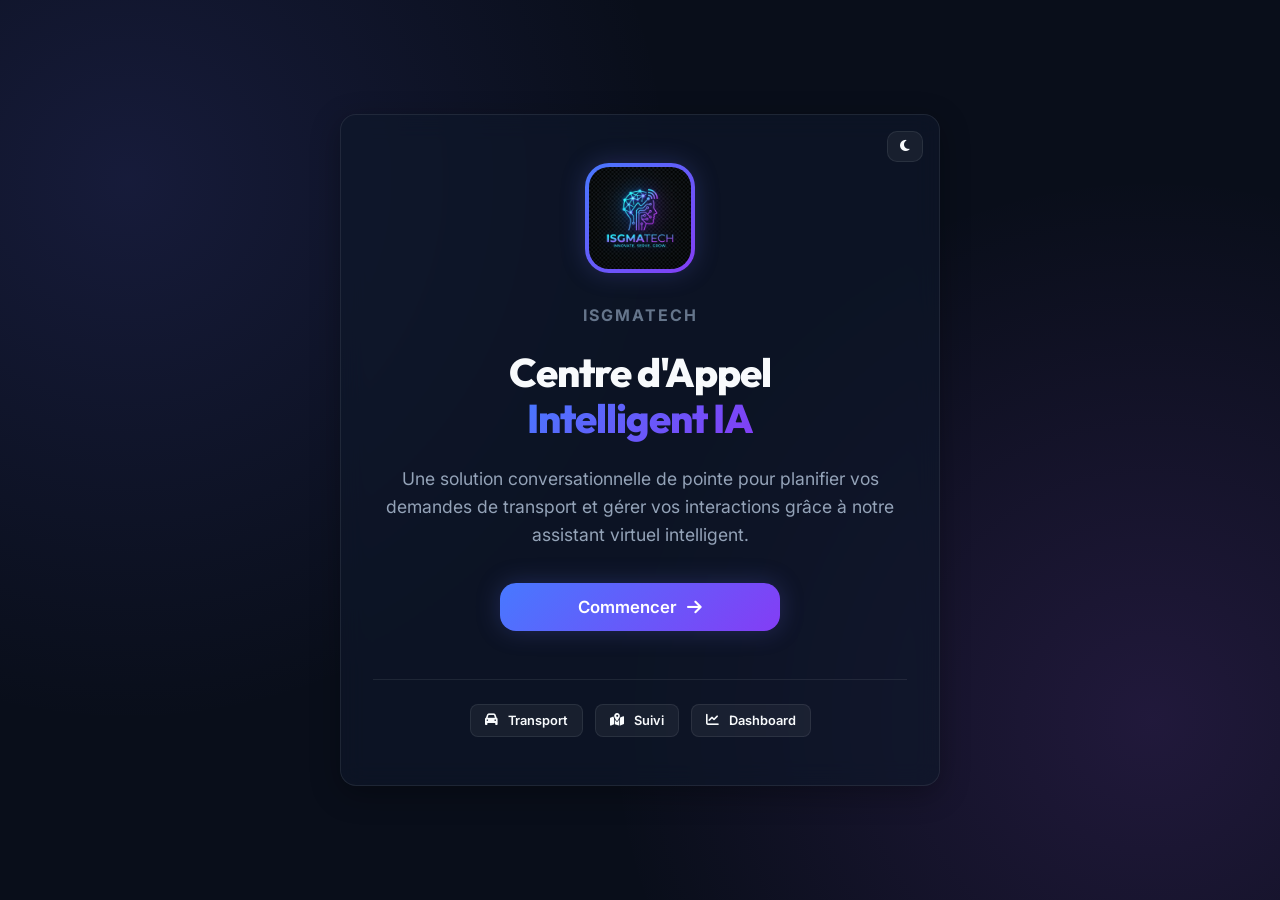
==== frontend/index.html @ 6b9ae767 "Initial frontend version" ====
<!DOCTYPE html>
<html lang="fr">
<head>
  <meta charset="UTF-8">
  <meta name="viewport" content="width=device-width, initial-scale=1.0">
  <meta name="description" content="Centre d'Appel Intelligent IA - Solution moderne de communication et de transport propulsée par l'intelligence artificielle.">
  <title>Accueil - Centre d'Appel Intelligent IA</title>
  
  <!-- Font Awesome for Icons -->
  <link rel="stylesheet" href="https://cdnjs.cloudflare.com/ajax/libs/font-awesome/6.4.0/css/all.min.css" integrity="sha512-iecdLmaskl7CVkqkXNQ/ZH/XLlvWZOJyj7Yy7tcenmpD1ypASozpmT/E0iPtmFIB46ZmdtAc9eNBvH0H/ZpiBw==" crossorigin="anonymous" referrerpolicy="no-referrer" />
  
  <!-- Global Stylesheet -->
  <link rel="stylesheet" href="css/style.css">
</head>
<body class="landing-body">

  <div class="landing-container">
    <div class="glass-card landing-card">
      
      <!-- Theme Switcher Top Right of card -->
      <div style="position: absolute; top: 16px; right: 16px;">
        <button class="theme-toggle" id="themeToggleBtn" style="padding: 8px 12px; width: auto; font-size: 0.8rem;">
          <i class="fa-solid fa-moon"></i>
        </button>
      </div>

      <!-- Logo Section -->
      <div class="landing-logo-container">
        <img src="assets/images/logo.png" alt="ISGMATECH Logo">
      </div>

      <!-- Brand Name -->
      <h2 style="font-size: 1rem; text-transform: uppercase; letter-spacing: 2px; color: var(--text-muted); font-weight: 700;">
        ISGMATECH
      </h2>

      <!-- Main Title -->
      <h1 class="landing-title">
        Centre d'Appel <br>
        <span class="text-gradient">Intelligent IA</span>
      </h1>

      <!-- Subtitle -->
      <p class="landing-subtitle">
        Une solution conversationnelle de pointe pour planifier vos demandes de transport et gérer vos interactions grâce à notre assistant virtuel intelligent.
      </p>

      <!-- Action Button -->
      <a href="chat.html" class="btn btn-primary" style="margin-top: 10px; width: 100%; max-width: 280px; font-size: 1.05rem;">
        <span>Commencer</span>
        <i class="fa-solid fa-arrow-right"></i>
      </a>

      <!-- Quick Navigation Shortcuts for demonstration -->
      <div style="margin-top: 24px; display: flex; gap: 12px; justify-content: center; flex-wrap: wrap; width: 100%; border-top: 1px solid var(--border-color); padding-top: 24px;">
        <a href="transport.html" class="btn btn-secondary" style="padding: 8px 14px; font-size: 0.8rem; border-radius: 8px;">
          <i class="fa-solid fa-car"></i> Transport
        </a>
        <a href="suivi.html" class="btn btn-secondary" style="padding: 8px 14px; font-size: 0.8rem; border-radius: 8px;">
          <i class="fa-solid fa-map-location-dot"></i> Suivi
        </a>
        <a href="dashboard.html" class="btn btn-secondary" style="padding: 8px 14px; font-size: 0.8rem; border-radius: 8px;">
          <i class="fa-solid fa-chart-line"></i> Dashboard
        </a>
      </div>

    </div>
  </div>

  <!-- Shared layout javascript for theme handling -->
  <script>
    // Theme switching logic
    const themeToggleBtn = document.getElementById('themeToggleBtn');
    
    // Check local storage or system preference
    if (localStorage.getItem('theme') === 'light') {
      document.body.classList.add('light-theme');
      themeToggleBtn.innerHTML = '<i class="fa-solid fa-sun"></i>';
    } else {
      localStorage.setItem('theme', 'dark');
    }

    themeToggleBtn.addEventListener('click', () => {
      document.body.classList.toggle('light-theme');
      const isLight = document.body.classList.contains('light-theme');
      localStorage.setItem('theme', isLight ? 'light' : 'dark');
      themeToggleBtn.innerHTML = isLight ? '<i class="fa-solid fa-sun"></i>' : '<i class="fa-solid fa-moon"></i>';
    });
  </script>
</body>
</html>
---- frontend/css/style.css ----
/* 
========================================================================
   Centre d'Appel Intelligent IA - Design System & Stylesheet (CSS3)
   ISGMATECH - Premium Glassmorphic Theme
========================================================================
*/

@import url('https://fonts.googleapis.com/css2?family=Inter:wght@300;400;500;600;700&family=Outfit:wght@400;500;600;700;800&display=swap');

/* Color Variables & Themes */
:root {
  /* Fonts */
  --font-title: 'Outfit', 'Inter', sans-serif;
  --font-body: 'Inter', sans-serif;

  /* Colors (Dark mode by default) */
  --bg-primary: hsl(222, 47%, 7%);
  --bg-secondary: hsl(222, 47%, 11%);
  --bg-sidebar: hsl(222, 47%, 4%);
  --bg-glass: rgba(15, 23, 42, 0.65);
  --bg-card: hsl(222, 47%, 12%);
  --border-color: rgba(255, 255, 255, 0.08);
  --border-glow: rgba(99, 102, 241, 0.15);
  
  --text-primary: hsl(210, 40%, 98%);
  --text-secondary: hsl(215, 20%, 65%);
  --text-muted: hsl(215, 16%, 47%);
  
  --accent-primary: hsl(224, 100%, 64%);      /* Royal Blue / Indigo */
  --accent-secondary: hsl(263, 90%, 60%);    /* Purple / Violet */
  --accent-cyan: hsl(186, 100%, 45%);         /* Electric Cyan */
  --accent-gradient: linear-gradient(135deg, var(--accent-primary), var(--accent-secondary));
  --accent-gradient-hover: linear-gradient(135deg, hsl(224, 100%, 69%), hsl(263, 90%, 65%));
  
  --success: hsl(142, 71%, 45%);
  --warning: hsl(38, 92%, 50%);
  --danger: hsl(350, 89%, 60%);

  --shadow-sm: 0 2px 8px rgba(0, 0, 0, 0.2);
  --shadow-md: 0 8px 30px rgba(0, 0, 0, 0.3);
  --shadow-lg: 0 12px 40px rgba(0, 0, 0, 0.4);
  --shadow-glow: 0 0 25px rgba(99, 102, 241, 0.25);
  
  --sidebar-width: 260px;
  --header-height: 70px;
  --border-radius: 16px;
  --transition-fast: 0.2s ease;
  --transition-normal: 0.3s cubic-bezier(0.4, 0, 0.2, 1);
}

/* Light Theme overrides */
body.light-theme {
  --bg-primary: hsl(210, 40%, 96%);
  --bg-secondary: hsl(0, 0%, 100%);
  --bg-sidebar: hsl(214, 32%, 91%);
  --bg-glass: rgba(255, 255, 255, 0.7);
  --bg-card: hsl(0, 0%, 100%);
  --border-color: rgba(0, 0, 0, 0.08);
  --border-glow: rgba(99, 102, 241, 0.08);
  
  --text-primary: hsl(222, 47%, 12%);
  --text-secondary: hsl(215, 16%, 35%);
  --text-muted: hsl(215, 16%, 57%);
  
  --accent-primary: hsl(224, 85%, 55%);
  --accent-secondary: hsl(263, 75%, 52%);
  --accent-cyan: hsl(186, 90%, 40%);
  
  --success: hsl(142, 76%, 36%);
  --warning: hsl(38, 92%, 45%);
  --danger: hsl(350, 80%, 50%);

  --shadow-sm: 0 2px 8px rgba(0, 0, 0, 0.05);
  --shadow-md: 0 8px 30px rgba(99, 102, 241, 0.06);
  --shadow-lg: 0 12px 40px rgba(99, 102, 241, 0.1);
  --shadow-glow: 0 0 20px rgba(99, 102, 241, 0.12);
}

/* Basic Reset & Base Styling */
* {
  margin: 0;
  padding: 0;
  box-sizing: border-box;
  outline: none;
}

body {
  font-family: var(--font-body);
  background-color: var(--bg-primary);
  color: var(--text-primary);
  min-height: 100vh;
  overflow-x: hidden;
  transition: background-color var(--transition-normal), color var(--transition-normal);
}

/* App Container and Layout */
.app-container {
  display: flex;
  min-height: 100vh;
  position: relative;
}

/* Sidebar Styling */
.sidebar {
  width: var(--sidebar-width);
  background-color: var(--bg-sidebar);
  border-right: 1px solid var(--border-color);
  display: flex;
  flex-direction: column;
  height: 100vh;
  position: fixed;
  left: 0;
  top: 0;
  z-index: 100;
  transition: transform var(--transition-normal), background-color var(--transition-normal);
}

.sidebar-brand {
  height: var(--header-height);
  display: flex;
  align-items: center;
  gap: 12px;
  padding: 0 24px;
  border-bottom: 1px solid var(--border-color);
}

.sidebar-brand img.logo {
  height: 38px;
  width: auto;
  border-radius: 8px;
  object-fit: contain;
}

.sidebar-brand span {
  font-family: var(--font-title);
  font-size: 1.15rem;
  font-weight: 700;
  letter-spacing: 0.5px;
  background: var(--accent-gradient);
  -webkit-background-clip: text;
  -webkit-text-fill-color: transparent;
}

.sidebar-menu {
  flex: 1;
  padding: 24px 16px;
  display: flex;
  flex-direction: column;
  gap: 8px;
}

.menu-item {
  display: flex;
  align-items: center;
  gap: 16px;
  padding: 12px 16px;
  color: var(--text-secondary);
  text-decoration: none;
  font-size: 0.95rem;
  font-weight: 500;
  border-radius: 10px;
  transition: all var(--transition-fast);
}

.menu-item i {
  font-size: 1.1rem;
  width: 24px;
  text-align: center;
}

.menu-item:hover {
  color: var(--text-primary);
  background-color: rgba(255, 255, 255, 0.04);
}

body.light-theme .menu-item:hover {
  background-color: rgba(0, 0, 0, 0.03);
}

.menu-item.active {
  background: var(--accent-gradient);
  color: #fff !important;
  box-shadow: var(--shadow-glow);
}

.sidebar-footer {
  padding: 16px;
  border-top: 1px solid var(--border-color);
}

.theme-toggle {
  width: 100%;
  padding: 12px;
  display: flex;
  align-items: center;
  justify-content: center;
  gap: 10px;
  background: rgba(255, 255, 255, 0.05);
  border: 1px solid var(--border-color);
  border-radius: 10px;
  color: var(--text-primary);
  font-family: var(--font-body);
  font-size: 0.9rem;
  font-weight: 600;
  cursor: pointer;
  transition: all var(--transition-fast);
}

body.light-theme .theme-toggle {
  background: rgba(0, 0, 0, 0.03);
}

.theme-toggle:hover {
  background: rgba(255, 255, 255, 0.1);
  border-color: var(--accent-primary);
}

body.light-theme .theme-toggle:hover {
  background: rgba(0, 0, 0, 0.06);
}

/* Main Content Layout */
.main-content {
  flex: 1;
  margin-left: var(--sidebar-width);
  display: flex;
  flex-direction: column;
  min-height: 100vh;
  transition: margin var(--transition-normal);
}

/* Top Header */
.top-header {
  height: var(--header-height);
  background-color: var(--bg-secondary);
  border-bottom: 1px solid var(--border-color);
  display: flex;
  align-items: center;
  justify-content: space-between;
  padding: 0 32px;
  position: sticky;
  top: 0;
  z-index: 90;
  transition: background-color var(--transition-normal);
}

.mobile-toggle {
  display: none;
  background: none;
  border: none;
  color: var(--text-primary);
  font-size: 1.4rem;
  cursor: pointer;
}

.page-title-area h1 {
  font-family: var(--font-title);
  font-size: 1.5rem;
  font-weight: 700;
  letter-spacing: -0.5px;
}

/* Content Body */
.content-body {
  flex: 1;
  padding: 32px;
  max-width: 1200px;
  width: 100%;
  margin: 0 auto;
}

/* Glass Card design pattern */
.glass-card {
  background: var(--bg-glass);
  backdrop-filter: blur(12px);
  -webkit-backdrop-filter: blur(12px);
  border: 1px solid var(--border-color);
  border-radius: var(--border-radius);
  padding: 24px;
  box-shadow: var(--shadow-md);
  transition: transform var(--transition-fast), box-shadow var(--transition-fast), border-color var(--transition-fast);
}

.glass-card:hover {
  border-color: var(--border-glow);
}

/* UI Typography & Utilities */
.text-gradient {
  background: var(--accent-gradient);
  -webkit-background-clip: text;
  -webkit-text-fill-color: transparent;
}

.subtitle {
  font-size: 1rem;
  color: var(--text-secondary);
  margin-bottom: 24px;
}

/* Buttons */
.btn {
  display: inline-flex;
  align-items: center;
  justify-content: center;
  gap: 10px;
  padding: 14px 28px;
  font-family: var(--font-body);
  font-size: 0.95rem;
  font-weight: 600;
  border-radius: var(--border-radius);
  cursor: pointer;
  transition: all var(--transition-fast);
  border: none;
  text-decoration: none;
}

.btn-primary {
  background: var(--accent-gradient);
  color: #fff;
  box-shadow: var(--shadow-glow);
}

.btn-primary:hover {
  background: var(--accent-gradient-hover);
  transform: translateY(-2px);
  box-shadow: 0 5px 25px rgba(99, 102, 241, 0.35);
}

.btn-secondary {
  background: rgba(255, 255, 255, 0.05);
  border: 1px solid var(--border-color);
  color: var(--text-primary);
}

body.light-theme .btn-secondary {
  background: rgba(0, 0, 0, 0.03);
}

.btn-secondary:hover {
  background: rgba(255, 255, 255, 0.1);
  border-color: var(--text-secondary);
}

body.light-theme .btn-secondary:hover {
  background: rgba(0, 0, 0, 0.06);
}

/* Toast Notification Styling */
#toast-container {
  position: fixed;
  bottom: 24px;
  right: 24px;
  z-index: 1000;
  display: flex;
  flex-direction: column;
  gap: 12px;
  pointer-events: none;
}

.toast {
  pointer-events: auto;
  min-width: 300px;
  padding: 16px 20px;
  border-radius: 12px;
  background: var(--bg-card);
  border: 1px solid var(--border-color);
  box-shadow: var(--shadow-lg);
  color: var(--text-primary);
  display: flex;
  align-items: center;
  gap: 12px;
  transform: translateY(100px);
  opacity: 0;
  animation: toastEntrance 0.3s cubic-bezier(0.175, 0.885, 0.32, 1.275) forwards;
  transition: opacity 0.3s ease, transform 0.3s ease;
}

.toast.toast-success {
  border-left: 4px solid var(--success);
}
.toast.toast-success i {
  color: var(--success);
}

.toast.toast-danger {
  border-left: 4px solid var(--danger);
}
.toast.toast-danger i {
  color: var(--danger);
}

.toast.toast-info {
  border-left: 4px solid var(--accent-primary);
}
.toast.toast-info i {
  color: var(--accent-primary);
}

@keyframes toastEntrance {
  to {
    transform: translateY(0);
    opacity: 1;
  }
}

/* ========================================================================
   PAGE SPECIFIC STYLES
   ======================================================================== */

/* 1. Landing Page (index.html) */
body.landing-body {
  display: flex;
  align-items: center;
  justify-content: center;
  min-height: 100vh;
  position: relative;
  background: radial-gradient(circle at 10% 20%, rgba(99, 102, 241, 0.15) 0%, transparent 40%),
              radial-gradient(circle at 90% 80%, rgba(168, 85, 247, 0.15) 0%, transparent 40%),
              var(--bg-primary);
}

.landing-container {
  max-width: 600px;
  width: 90%;
  text-align: center;
}

.landing-card {
  padding: 48px 32px;
  display: flex;
  flex-direction: column;
  align-items: center;
  gap: 24px;
}

.landing-logo-container {
  position: relative;
  width: 110px;
  height: 110px;
  border-radius: 24px;
  background: var(--accent-gradient);
  padding: 4px;
  box-shadow: var(--shadow-glow);
  margin-bottom: 8px;
  animation: pulseGlow 3s infinite ease-in-out;
}

.landing-logo-container img {
  width: 100%;
  height: 100%;
  object-fit: cover;
  border-radius: 20px;
  background: var(--bg-card);
}

@keyframes pulseGlow {
  0%, 100% {
    box-shadow: 0 0 20px rgba(99, 102, 241, 0.2);
  }
  50% {
    box-shadow: 0 0 35px rgba(168, 85, 247, 0.5);
  }
}

.landing-title {
  font-family: var(--font-title);
  font-size: 2.5rem;
  font-weight: 800;
  line-height: 1.15;
  letter-spacing: -1px;
}

.landing-subtitle {
  font-size: 1.1rem;
  color: var(--text-secondary);
  line-height: 1.6;
}

/* 2. Chat Interface (chat.html) */
.chat-wrapper {
  display: flex;
  flex-direction: column;
  height: calc(100vh - var(--header-height) - 64px);
  gap: 20px;
}

.chat-box {
  flex: 1;
  overflow-y: auto;
  padding: 24px;
  display: flex;
  flex-direction: column;
  gap: 20px;
  border-radius: var(--border-radius);
  background: rgba(15, 23, 42, 0.25);
  border: 1px solid var(--border-color);
  scroll-behavior: smooth;
}

body.light-theme .chat-box {
  background: rgba(255, 255, 255, 0.4);
}

.chat-message {
  display: flex;
  flex-direction: column;
  max-width: 75%;
  animation: messageEntrance 0.3s cubic-bezier(0.1, 0.8, 0.3, 1) forwards;
}

@keyframes messageEntrance {
  from {
    opacity: 0;
    transform: translateY(15px);
  }
  to {
    opacity: 1;
    transform: translateY(0);
  }
}

.chat-message.ai {
  align-self: flex-start;
}

.chat-message.user {
  align-self: flex-end;
}

.chat-bubble {
  padding: 14px 20px;
  border-radius: 18px;
  line-height: 1.5;
  font-size: 0.95rem;
  position: relative;
}

.chat-message.ai .chat-bubble {
  background: var(--bg-card);
  color: var(--text-primary);
  border-top-left-radius: 4px;
  border: 1px solid var(--border-color);
}

.chat-message.user .chat-bubble {
  background: var(--accent-gradient);
  color: #fff;
  border-top-right-radius: 4px;
  box-shadow: var(--shadow-sm);
}

.chat-meta {
  font-size: 0.75rem;
  color: var(--text-muted);
  margin-top: 6px;
  margin-left: 6px;
}

.chat-message.user .chat-meta {
  align-self: flex-end;
  margin-right: 6px;
  margin-left: 0;
}

/* Typing Indicator */
.typing-indicator {
  display: inline-flex;
  align-items: center;
  gap: 5px;
  padding: 14px 22px;
  background: var(--bg-card);
  border-radius: 18px;
  border-top-left-radius: 4px;
  border: 1px solid var(--border-color);
  align-self: flex-start;
}

.typing-dot {
  width: 8px;
  height: 8px;
  background-color: var(--text-secondary);
  border-radius: 50%;
  animation: typingBounce 1.4s infinite ease-in-out both;
}

.typing-dot:nth-child(1) { animation-delay: -0.32s; }
.typing-dot:nth-child(2) { animation-delay: -0.16s; }

@keyframes typingBounce {
  0%, 80%, 100% { transform: scale(0); }
  40% { transform: scale(1); }
}

/* Chat Controls Bar */
.chat-controls {
  display: flex;
  gap: 12px;
  align-items: center;
}

.chat-input-container {
  flex: 1;
  position: relative;
  display: flex;
  align-items: center;
}

.chat-input {
  width: 100%;
  background: var(--bg-card);
  border: 1px solid var(--border-color);
  border-radius: 28px;
  padding: 16px 60px 16px 24px;
  color: var(--text-primary);
  font-family: var(--font-body);
  font-size: 0.95rem;
  transition: all var(--transition-fast);
}

.chat-input:focus {
  border-color: var(--accent-primary);
  box-shadow: 0 0 15px rgba(99, 102, 241, 0.15);
}

.chat-input-buttons {
  position: absolute;
  right: 12px;
  display: flex;
  gap: 8px;
}

.chat-btn {
  background: none;
  border: none;
  color: var(--text-secondary);
  font-size: 1.15rem;
  width: 38px;
  height: 38px;
  border-radius: 50%;
  display: flex;
  align-items: center;
  justify-content: center;
  cursor: pointer;
  transition: all var(--transition-fast);
}

.chat-btn:hover {
  color: var(--text-primary);
  background: rgba(255, 255, 255, 0.05);
}

body.light-theme .chat-btn:hover {
  background: rgba(0, 0, 0, 0.04);
}

.chat-btn-send {
  background: var(--accent-gradient);
  color: #fff !important;
}

.chat-btn-send:hover {
  transform: scale(1.05);
}

/* Mic Active Pulse Animation */
.chat-btn-mic.recording {
  color: var(--danger);
  animation: micPulse 1.5s infinite ease-in-out;
  background: rgba(239, 68, 68, 0.1);
}

@keyframes micPulse {
  0%, 100% { transform: scale(1); box-shadow: 0 0 0 0 rgba(239, 68, 68, 0.4); }
  50% { transform: scale(1.15); box-shadow: 0 0 0 8px rgba(239, 68, 68, 0); }
}

/* 3. Transport Form (transport.html) */
.form-container {
  max-width: 600px;
  margin: 0 auto;
}

.form-group {
  margin-bottom: 20px;
  display: flex;
  flex-direction: column;
  gap: 8px;
}

.form-group label {
  font-size: 0.9rem;
  font-weight: 600;
  color: var(--text-secondary);
}

.form-group input {
  background: var(--bg-secondary);
  border: 1px solid var(--border-color);
  border-radius: 12px;
  padding: 14px 18px;
  color: var(--text-primary);
  font-family: var(--font-body);
  font-size: 0.95rem;
  transition: all var(--transition-fast);
}

.form-group input:focus {
  border-color: var(--accent-primary);
  background: var(--bg-card);
  box-shadow: 0 0 15px rgba(99, 102, 241, 0.15);
}

.form-container .btn {
  width: 100%;
  margin-top: 12px;
}

/* 4. Request Tracking Page (suivi.html) */
.suivi-list-container {
  display: flex;
  flex-direction: column;
  gap: 24px;
}

.no-requests {
  text-align: center;
  padding: 48px;
}

.no-requests i {
  font-size: 3rem;
  margin-bottom: 16px;
  color: var(--text-muted);
}

.suivi-card {
  display: flex;
  flex-direction: column;
  gap: 20px;
}

.suivi-header {
  display: flex;
  justify-content: space-between;
  align-items: flex-start;
  flex-wrap: wrap;
  gap: 12px;
}

.suivi-title-area h3 {
  font-family: var(--font-title);
  font-size: 1.25rem;
  font-weight: 700;
  margin-bottom: 4px;
}

.suivi-title-area p {
  font-size: 0.85rem;
  color: var(--text-muted);
}

/* Status Badges */
.status-badge {
  display: inline-flex;
  align-items: center;
  gap: 6px;
  padding: 6px 12px;
  border-radius: 20px;
  font-size: 0.8rem;
  font-weight: 700;
  text-transform: uppercase;
  letter-spacing: 0.5px;
}

.status-badge.pending {
  background: rgba(245, 158, 11, 0.12);
  color: var(--warning);
  border: 1px solid rgba(245, 158, 11, 0.2);
}

.status-badge.accepted {
  background: rgba(16, 185, 129, 0.12);
  color: var(--success);
  border: 1px solid rgba(16, 185, 129, 0.2);
}

.status-badge.refused {
  background: rgba(239, 68, 68, 0.12);
  color: var(--danger);
  border: 1px solid rgba(239, 68, 68, 0.2);
}

/* Route details */
.suivi-route {
  display: flex;
  align-items: center;
  gap: 16px;
  background: rgba(255, 255, 255, 0.02);
  padding: 14px 20px;
  border-radius: 12px;
  border: 1px solid var(--border-color);
}

body.light-theme .suivi-route {
  background: rgba(0, 0, 0, 0.01);
}

.route-point {
  display: flex;
  flex-direction: column;
  gap: 2px;
}

.route-point span.label {
  font-size: 0.75rem;
  color: var(--text-muted);
  text-transform: uppercase;
}

.route-point span.val {
  font-weight: 600;
  font-size: 0.95rem;
}

.route-arrow {
  color: var(--text-muted);
  font-size: 1.1rem;
}

/* Progress Tracking Bar */
.progress-container {
  display: flex;
  flex-direction: column;
  gap: 8px;
}

.progress-labels {
  display: flex;
  justify-content: space-between;
  font-size: 0.8rem;
  color: var(--text-muted);
  font-weight: 500;
}

.progress-bar-bg {
  height: 8px;
  background: rgba(255, 255, 255, 0.05);
  border-radius: 4px;
  overflow: hidden;
  position: relative;
}

body.light-theme .progress-bar-bg {
  background: rgba(0, 0, 0, 0.05);
}

.progress-bar-fill {
  height: 100%;
  background: var(--accent-gradient);
  border-radius: 4px;
  transition: width 1s cubic-bezier(0.4, 0, 0.2, 1);
}

.progress-bar-fill.refused {
  background: var(--danger);
}

/* 5. Admin Dashboard (dashboard.html) */
.dashboard-grid {
  display: flex;
  flex-direction: column;
  gap: 32px;
}

.stats-grid {
  display: grid;
  grid-template-columns: repeat(auto-fit, minmax(220px, 1fr));
  gap: 20px;
}

.stat-card {
  display: flex;
  align-items: center;
  justify-content: space-between;
  padding: 24px;
}

.stat-info {
  display: flex;
  flex-direction: column;
  gap: 6px;
}

.stat-label {
  font-size: 0.9rem;
  color: var(--text-secondary);
  font-weight: 500;
}

.stat-value {
  font-family: var(--font-title);
  font-size: 2rem;
  font-weight: 800;
}

.stat-icon {
  width: 50px;
  height: 50px;
  border-radius: 12px;
  background: rgba(255, 255, 255, 0.03);
  display: flex;
  align-items: center;
  justify-content: center;
  font-size: 1.4rem;
  color: var(--text-primary);
  border: 1px solid var(--border-color);
}

/* Specific icon card colors */
.stat-card:nth-child(1) .stat-icon { color: var(--accent-primary); border-color: rgba(99, 102, 241, 0.2); }
.stat-card:nth-child(2) .stat-icon { color: var(--warning); border-color: rgba(245, 158, 11, 0.2); }
.stat-card:nth-child(3) .stat-icon { color: var(--success); border-color: rgba(16, 185, 129, 0.2); }
.stat-card:nth-child(4) .stat-icon { color: var(--danger); border-color: rgba(239, 68, 68, 0.2); }

/* Table Section styles */
.dashboard-row {
  display: grid;
  grid-template-columns: 2fr 1fr;
  gap: 28px;
}

@media (max-width: 992px) {
  .dashboard-row {
    grid-template-columns: 1fr;
  }
}

.table-responsive {
  width: 100%;
  overflow-x: auto;
  margin-top: 16px;
}

table.admin-table {
  width: 100%;
  border-collapse: collapse;
  text-align: left;
}

table.admin-table th, table.admin-table td {
  padding: 14px 16px;
  border-bottom: 1px solid var(--border-color);
  font-size: 0.9rem;
}

table.admin-table th {
  color: var(--text-secondary);
  font-weight: 600;
  text-transform: uppercase;
  font-size: 0.75rem;
  letter-spacing: 0.5px;
}

table.admin-table tbody tr {
  transition: background var(--transition-fast);
}

table.admin-table tbody tr:hover {
  background: rgba(255, 255, 255, 0.02);
}

body.light-theme table.admin-table tbody tr:hover {
  background: rgba(0, 0, 0, 0.01);
}

/* Action Buttons in Dashboard */
.btn-action-group {
  display: flex;
  gap: 8px;
}

.btn-action {
  width: 32px;
  height: 32px;
  border-radius: 8px;
  border: none;
  display: flex;
  align-items: center;
  justify-content: center;
  cursor: pointer;
  font-size: 0.85rem;
  transition: all var(--transition-fast);
}

.btn-action-approve {
  background: rgba(16, 185, 129, 0.12);
  color: var(--success);
  border: 1px solid rgba(16, 185, 129, 0.2);
}
.btn-action-approve:hover {
  background: var(--success);
  color: #fff;
}

.btn-action-reject {
  background: rgba(239, 68, 68, 0.12);
  color: var(--danger);
  border: 1px solid rgba(239, 68, 68, 0.2);
}
.btn-action-reject:hover {
  background: var(--danger);
  color: #fff;
}

/* Conversation Logs on dashboard */
.history-list {
  display: flex;
  flex-direction: column;
  gap: 16px;
  margin-top: 16px;
  max-height: 420px;
  overflow-y: auto;
  padding-right: 8px;
}

.history-item {
  padding: 14px;
  background: rgba(255, 255, 255, 0.02);
  border: 1px solid var(--border-color);
  border-radius: 12px;
  display: flex;
  flex-direction: column;
  gap: 6px;
}

body.light-theme .history-item {
  background: rgba(0, 0, 0, 0.01);
}

.history-item-header {
  display: flex;
  justify-content: space-between;
  font-size: 0.75rem;
  color: var(--text-muted);
}

.history-item-content {
  font-size: 0.85rem;
  color: var(--text-secondary);
  white-space: nowrap;
  overflow: hidden;
  text-overflow: ellipsis;
}

/* Custom Scrollbars */
::-webkit-scrollbar {
  width: 6px;
  height: 6px;
}

::-webkit-scrollbar-track {
  background: transparent;
}

::-webkit-scrollbar-thumb {
  background: rgba(255, 255, 255, 0.15);
  border-radius: 10px;
}

body.light-theme ::-webkit-scrollbar-thumb {
  background: rgba(0, 0, 0, 0.15);
}

::-webkit-scrollbar-thumb:hover {
  background: rgba(255, 255, 255, 0.3);
}

/* ========================================================================
   RESPONSIVE DESIGN
   ======================================================================== */

@media (max-width: 768px) {
  /* Sidebar responsive toggle details */
  .sidebar {
    transform: translateX(-100%);
    box-shadow: none;
  }

  .sidebar.active {
    transform: translateX(0);
    box-shadow: var(--shadow-lg);
  }

  .main-content {
    margin-left: 0;
  }

  .mobile-toggle {
    display: block;
  }

  .top-header {
    padding: 0 20px;
  }

  .content-body {
    padding: 20px;
  }
  
  .suivi-header {
    flex-direction: column;
    align-items: stretch;
  }
  
  .suivi-route {
    flex-direction: column;
    align-items: flex-start;
    gap: 8px;
  }
  
  .route-arrow {
    transform: rotate(90deg);
    padding-left: 8px;
  }
}
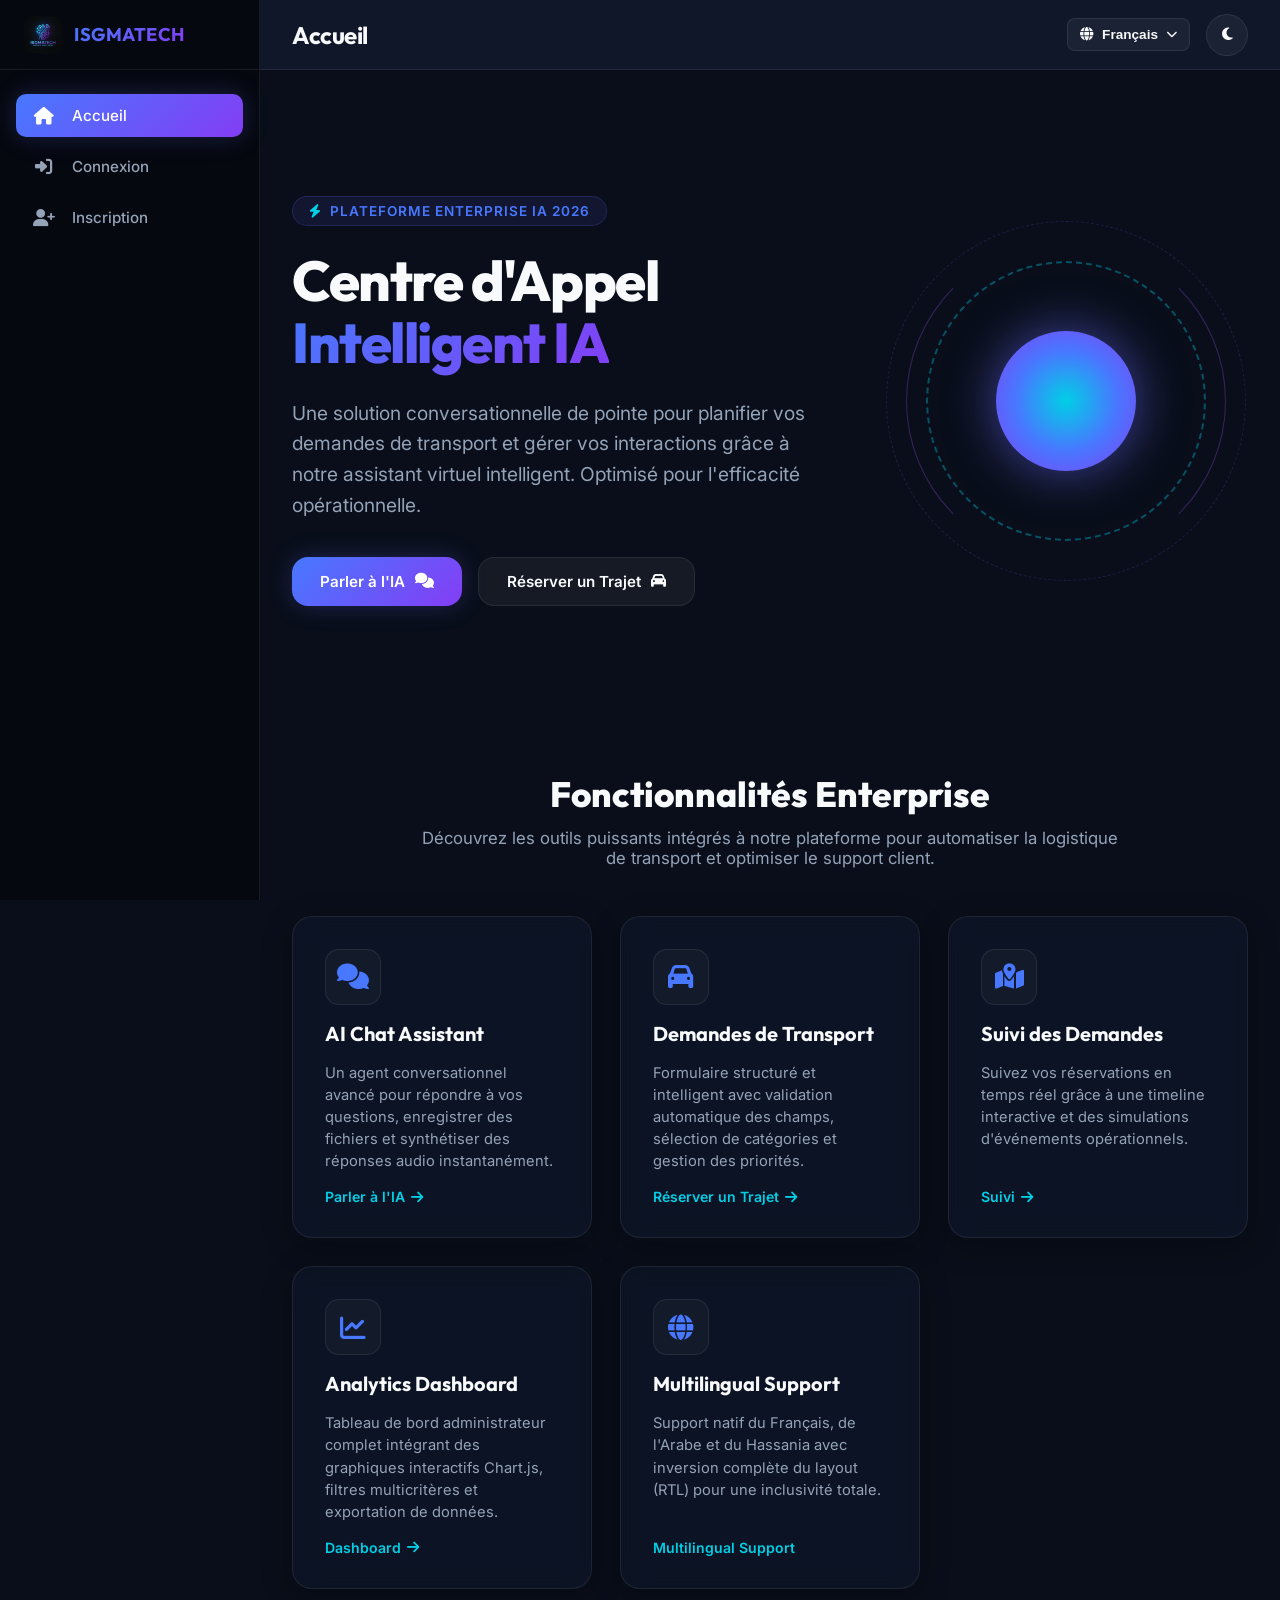
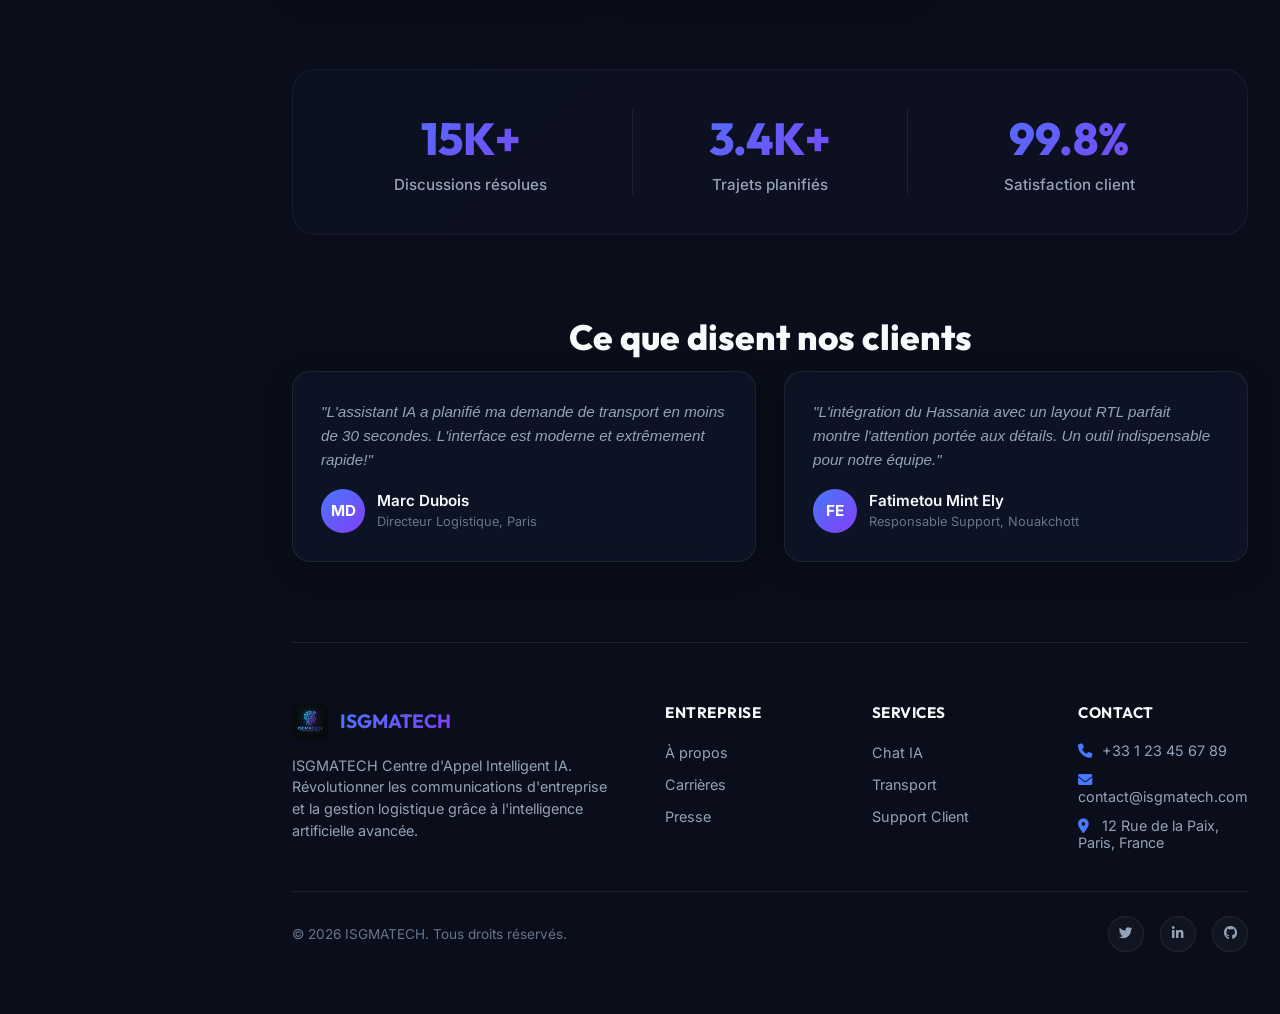
==== commit 2586b3b1: "Add login, register, multilingual support and dashboard improvements" ====
--- a/frontend/index.html
+++ b/frontend/index.html
@@ -12,80 +12,228 @@
   <!-- Global Stylesheet -->
   <link rel="stylesheet" href="css/style.css">
 </head>
-<body class="landing-body">
-
-  <div class="landing-container">
-    <div class="glass-card landing-card">
+<body>
+
+  <div class="app-container">
+    
+    <!-- Navigation Sidebar (Mounted dynamically by main.js) -->
+    <aside class="sidebar" id="sidebar"></aside>
+
+    <!-- Main Content Area -->
+    <main class="main-content">
       
-      <!-- Theme Switcher Top Right of card -->
-      <div style="position: absolute; top: 16px; right: 16px;">
-        <button class="theme-toggle" id="themeToggleBtn" style="padding: 8px 12px; width: auto; font-size: 0.8rem;">
-          <i class="fa-solid fa-moon"></i>
-        </button>
+      <!-- Top Header (Mounted dynamically by main.js) -->
+      <header class="top-header"></header>
+
+      <div class="content-body">
+        
+        <!-- Hero Section -->
+        <section class="hero-section">
+          <div class="hero-content">
+            <div class="hero-tag">
+              <i class="fa-solid fa-bolt" style="color: var(--accent-cyan);"></i>
+              <span data-i18n="hero-badge">Plateforme Enterprise IA 2026</span>
+            </div>
+            <h1 class="hero-title">
+              <span data-i18n="hero-title-1">Centre d'Appel</span> <br>
+              <span class="text-gradient" data-i18n="hero-title-2">Intelligent IA</span>
+            </h1>
+            <p class="hero-subtitle" data-i18n="hero-subtitle">
+              Une solution conversationnelle de pointe pour planifier vos demandes de transport et gérer vos interactions grâce à notre assistant virtuel intelligent. Optimisé pour l'efficacité opérationnelle.
+            </p>
+            <div class="hero-actions">
+              <a href="chat.html" class="btn btn-primary">
+                <span data-i18n="hero-cta-start">Parler à l'IA</span>
+                <i class="fa-solid fa-comments"></i>
+              </a>
+              <a href="transport.html" class="btn btn-secondary">
+                <span data-i18n="hero-cta-transport">Réserver un Trajet</span>
+                <i class="fa-solid fa-car"></i>
+              </a>
+            </div>
+          </div>
+          
+          <div class="hero-visual">
+            <div class="ai-orb-container">
+              <div class="ai-orb-core"></div>
+              <div class="ai-orb-ring-1"></div>
+              <div class="ai-orb-ring-2"></div>
+              <div class="ai-orb-ring-3"></div>
+            </div>
+          </div>
+        </section>
+
+        <!-- Feature Grid Section -->
+        <section style="margin-top: 40px;">
+          <h2 class="home-section-title" data-i18n="features-section-title">Fonctionnalités Enterprise</h2>
+          <p class="home-section-subtitle" data-i18n="features-section-subtitle">
+            Découvrez les outils puissants intégrés à notre plateforme pour automatiser la logistique de transport et optimiser le support client.
+          </p>
+          
+          <div class="features-grid">
+            <!-- 1. AI Chat Assistant -->
+            <div class="glass-card feature-glass-card" onclick="window.location.href='chat.html'">
+              <div class="feature-icon-wrapper">
+                <i class="fa-solid fa-comments"></i>
+              </div>
+              <h3 data-i18n="feature-chat-title">AI Chat Assistant</h3>
+              <p data-i18n="feature-chat-desc">Un agent conversationnel avancé pour répondre à vos questions, enregistrer des fichiers et synthétiser des réponses audio instantanément.</p>
+              <a href="chat.html" class="feature-link">
+                <span data-i18n="hero-cta-start">Parler à l'IA</span> <i class="fa-solid fa-arrow-right"></i>
+              </a>
+            </div>
+
+            <!-- 2. Transport Requests -->
+            <div class="glass-card feature-glass-card" onclick="window.location.href='transport.html'">
+              <div class="feature-icon-wrapper">
+                <i class="fa-solid fa-car"></i>
+              </div>
+              <h3 data-i18n="feature-transport-title">Demandes de Transport</h3>
+              <p data-i18n="feature-transport-desc">Formulaire structuré et intelligent avec validation automatique des champs, sélection de catégories et gestion des priorités.</p>
+              <a href="transport.html" class="feature-link">
+                <span data-i18n="hero-cta-transport">Réserver un Trajet</span> <i class="fa-solid fa-arrow-right"></i>
+              </a>
+            </div>
+
+            <!-- 3. Request Tracking -->
+            <div class="glass-card feature-glass-card" onclick="window.location.href='suivi.html'">
+              <div class="feature-icon-wrapper">
+                <i class="fa-solid fa-map-location-dot"></i>
+              </div>
+              <h3 data-i18n="feature-tracking-title">Suivi des Demandes</h3>
+              <p data-i18n="feature-tracking-desc">Suivez vos réservations en temps réel grâce à une timeline interactive et des simulations d'événements opérationnels.</p>
+              <a href="suivi.html" class="feature-link">
+                <span data-i18n="nav-tracking">Suivi</span> <i class="fa-solid fa-arrow-right"></i>
+              </a>
+            </div>
+
+            <!-- 4. Analytics Dashboard -->
+            <div class="glass-card feature-glass-card" onclick="window.location.href='dashboard.html'">
+              <div class="feature-icon-wrapper">
+                <i class="fa-solid fa-chart-line"></i>
+              </div>
+              <h3 data-i18n="feature-analytics-title">Analytics Dashboard</h3>
+              <p data-i18n="feature-analytics-desc">Tableau de bord administrateur complet intégrant des graphiques interactifs Chart.js, filtres multicritères et exportation de données.</p>
+              <a href="dashboard.html" class="feature-link">
+                <span data-i18n="nav-dashboard">Dashboard</span> <i class="fa-solid fa-arrow-right"></i>
+              </a>
+            </div>
+
+            <!-- 5. Multilingual Support -->
+            <div class="glass-card feature-glass-card">
+              <div class="feature-icon-wrapper">
+                <i class="fa-solid fa-globe"></i>
+              </div>
+              <h3 data-i18n="feature-lang-title">Multilingual Support</h3>
+              <p data-i18n="feature-lang-desc">Support natif du Français, de l'Arabe et du Hassania avec inversion complète du layout (RTL) pour une inclusivité totale.</p>
+              <span class="feature-link" style="cursor: default; pointer-events: none;">
+                <span data-i18n="feature-lang-title">Multilingual Support</span>
+              </span>
+            </div>
+          </div>
+        </section>
+
+        <!-- Statistics Preview Section -->
+        <section class="stats-preview-grid">
+          <div class="stat-preview-item">
+            <span class="stat-preview-number" data-i18n="stats-conversations">15K+</span>
+            <span class="stat-preview-label" data-i18n="stats-conversations-label">Discussions résolues</span>
+          </div>
+          <div class="stat-preview-item" style="border-left: 1px solid var(--border-color); border-right: 1px solid var(--border-color);">
+            <span class="stat-preview-number" data-i18n="stats-requests">3.4K+</span>
+            <span class="stat-preview-label" data-i18n="stats-requests-label">Trajets planifiés</span>
+          </div>
+          <div class="stat-preview-item">
+            <span class="stat-preview-number" data-i18n="stats-satisfaction">99.8%</span>
+            <span class="stat-preview-label" data-i18n="stats-satisfaction-label">Satisfaction client</span>
+          </div>
+        </section>
+
+        <!-- Testimonials Section -->
+        <section style="margin-bottom: 60px;">
+          <h2 class="home-section-title" data-i18n="testimonials-section-title">Ce que disent nos clients</h2>
+          <div class="testimonials-grid">
+            <div class="glass-card testimonial-card">
+              <p class="testimonial-quote" data-i18n="testi-quote-1">"L'assistant IA a planifié ma demande de transport en moins de 30 secondes. L'interface est moderne et extrêmement rapide!"</p>
+              <div class="testimonial-author">
+                <div class="testimonial-avatar">MD</div>
+                <div class="testimonial-details">
+                  <h4 data-i18n="testi-author-1">Marc Dubois</h4>
+                  <span data-i18n="testi-role-1">Directeur Logistique, Paris</span>
+                </div>
+              </div>
+            </div>
+            
+            <div class="glass-card testimonial-card">
+              <p class="testimonial-quote" data-i18n="testi-quote-2">"L'intégration du Hassania avec un layout RTL parfait montre l'attention portée aux détails. Un outil indispensable pour notre équipe."</p>
+              <div class="testimonial-author">
+                <div class="testimonial-avatar">FE</div>
+                <div class="testimonial-details">
+                  <h4 data-i18n="testi-author-2">Fatimetou Mint Ely</h4>
+                  <span data-i18n="testi-role-2">Responsable Support, Nouakchott</span>
+                </div>
+              </div>
+            </div>
+          </div>
+        </section>
+
+        <!-- Footer -->
+        <footer class="enterprise-footer">
+          <div class="footer-top">
+            <div class="footer-brand">
+              <div class="footer-logo">
+                <img src="assets/images/logo.png" alt="ISGMATECH Logo">
+                <span>ISGMATECH</span>
+              </div>
+              <p data-i18n="footer-desc">ISGMATECH Centre d'Appel Intelligent IA. Révolutionner les communications d'entreprise et la gestion logistique grâce à l'intelligence artificielle avancée.</p>
+            </div>
+            <div class="footer-column">
+              <h4 data-i18n="footer-col-company">Entreprise</h4>
+              <ul>
+                <li><a href="#" data-i18n="footer-link-about">À propos</a></li>
+                <li><a href="#" data-i18n="footer-link-careers">Carrières</a></li>
+                <li><a href="#" data-i18n="footer-link-press">Presse</a></li>
+              </ul>
+            </div>
+            <div class="footer-column">
+              <h4 data-i18n="footer-col-services">Services</h4>
+              <ul>
+                <li><a href="chat.html" data-i18n="nav-chat">Chat IA</a></li>
+                <li><a href="transport.html" data-i18n="nav-transport">Transport</a></li>
+                <li><a href="#" data-i18n="footer-link-support">Support Client</a></li>
+              </ul>
+            </div>
+            <div class="footer-column">
+              <h4 data-i18n="footer-col-contact">Contact</h4>
+              <div class="footer-contact-info">
+                <div><i class="fa-solid fa-phone"></i> <span data-i18n="footer-phone">+33 1 23 45 67 89</span></div>
+                <div><i class="fa-solid fa-envelope"></i> <span data-i18n="footer-email">contact@isgmatech.com</span></div>
+                <div><i class="fa-solid fa-location-dot"></i> <span data-i18n="footer-address">12 Rue de la Paix, Paris, France</span></div>
+              </div>
+            </div>
+          </div>
+          
+          <div class="footer-bottom">
+            <div data-i18n="footer-copyright">© 2026 ISGMATECH. Tous droits réservés.</div>
+            <div class="footer-socials">
+              <a href="#" class="footer-social-link"><i class="fa-brands fa-twitter"></i></a>
+              <a href="#" class="footer-social-link"><i class="fa-brands fa-linkedin-in"></i></a>
+              <a href="#" class="footer-social-link"><i class="fa-brands fa-github"></i></a>
+            </div>
+          </div>
+        </footer>
+
       </div>
-
-      <!-- Logo Section -->
-      <div class="landing-logo-container">
-        <img src="assets/images/logo.png" alt="ISGMATECH Logo">
-      </div>
-
-      <!-- Brand Name -->
-      <h2 style="font-size: 1rem; text-transform: uppercase; letter-spacing: 2px; color: var(--text-muted); font-weight: 700;">
-        ISGMATECH
-      </h2>
-
-      <!-- Main Title -->
-      <h1 class="landing-title">
-        Centre d'Appel <br>
-        <span class="text-gradient">Intelligent IA</span>
-      </h1>
-
-      <!-- Subtitle -->
-      <p class="landing-subtitle">
-        Une solution conversationnelle de pointe pour planifier vos demandes de transport et gérer vos interactions grâce à notre assistant virtuel intelligent.
-      </p>
-
-      <!-- Action Button -->
-      <a href="chat.html" class="btn btn-primary" style="margin-top: 10px; width: 100%; max-width: 280px; font-size: 1.05rem;">
-        <span>Commencer</span>
-        <i class="fa-solid fa-arrow-right"></i>
-      </a>
-
-      <!-- Quick Navigation Shortcuts for demonstration -->
-      <div style="margin-top: 24px; display: flex; gap: 12px; justify-content: center; flex-wrap: wrap; width: 100%; border-top: 1px solid var(--border-color); padding-top: 24px;">
-        <a href="transport.html" class="btn btn-secondary" style="padding: 8px 14px; font-size: 0.8rem; border-radius: 8px;">
-          <i class="fa-solid fa-car"></i> Transport
-        </a>
-        <a href="suivi.html" class="btn btn-secondary" style="padding: 8px 14px; font-size: 0.8rem; border-radius: 8px;">
-          <i class="fa-solid fa-map-location-dot"></i> Suivi
-        </a>
-        <a href="dashboard.html" class="btn btn-secondary" style="padding: 8px 14px; font-size: 0.8rem; border-radius: 8px;">
-          <i class="fa-solid fa-chart-line"></i> Dashboard
-        </a>
-      </div>
-
-    </div>
+    </main>
+
   </div>
 
-  <!-- Shared layout javascript for theme handling -->
-  <script>
-    // Theme switching logic
-    const themeToggleBtn = document.getElementById('themeToggleBtn');
-    
-    // Check local storage or system preference
-    if (localStorage.getItem('theme') === 'light') {
-      document.body.classList.add('light-theme');
-      themeToggleBtn.innerHTML = '<i class="fa-solid fa-sun"></i>';
-    } else {
-      localStorage.setItem('theme', 'dark');
-    }
-
-    themeToggleBtn.addEventListener('click', () => {
-      document.body.classList.toggle('light-theme');
-      const isLight = document.body.classList.contains('light-theme');
-      localStorage.setItem('theme', isLight ? 'light' : 'dark');
-      themeToggleBtn.innerHTML = isLight ? '<i class="fa-solid fa-sun"></i>' : '<i class="fa-solid fa-moon"></i>';
-    });
-  </script>
+  <!-- Toast Notification Container -->
+  <div id="toast-container"></div>
+
+  <!-- Global scripts -->
+  <script src="js/translations.js"></script>
+  <script src="js/auth.js"></script>
+  <script src="js/main.js"></script>
 </body>
 </html>
--- a/frontend/css/style.css
+++ b/frontend/css/style.css
@@ -264,7 +264,7 @@
 .content-body {
   flex: 1;
   padding: 32px;
-  max-width: 1200px;
+  max-width: 1440px;
   width: 100%;
   margin: 0 auto;
 }
@@ -1124,3 +1124,1092 @@
     padding-left: 8px;
   }
 }
+
+/* ========================================================================
+   ENTERPRISE PLATFORM STYLES & OVERRIDES (2026)
+   ======================================================================== */
+
+/* 1. Glassmorphism Utilities & General Upgrades */
+.glass-panel {
+  background: var(--bg-glass);
+  backdrop-filter: blur(16px);
+  -webkit-backdrop-filter: blur(16px);
+  border: 1px solid var(--border-color);
+  border-radius: var(--border-radius);
+  box-shadow: var(--shadow-lg);
+  position: relative;
+  overflow: hidden;
+}
+
+.text-gradient-cyan {
+  background: linear-gradient(135deg, var(--accent-primary), var(--accent-cyan));
+  -webkit-background-clip: text;
+  -webkit-text-fill-color: transparent;
+}
+
+.text-gradient-purple {
+  background: linear-gradient(135deg, var(--accent-secondary), var(--accent-primary));
+  -webkit-background-clip: text;
+  -webkit-text-fill-color: transparent;
+}
+
+/* 2. Authentication Pages (login, register, forgot-password) */
+.auth-body {
+  display: flex;
+  align-items: center;
+  justify-content: center;
+  min-height: 100vh;
+  position: relative;
+  background: radial-gradient(circle at 5% 5%, rgba(99, 102, 241, 0.15) 0%, transparent 45%),
+              radial-gradient(circle at 95% 95%, rgba(168, 85, 247, 0.15) 0%, transparent 45%),
+              var(--bg-primary);
+  padding: 24px;
+}
+
+.auth-container {
+  width: 100%;
+  max-width: 480px;
+}
+
+.auth-card {
+  padding: 40px 32px;
+  border-radius: 20px;
+}
+
+.auth-logo {
+  display: flex;
+  justify-content: center;
+  margin-bottom: 24px;
+}
+
+.auth-logo img {
+  height: 48px;
+  width: auto;
+  border-radius: 8px;
+  object-fit: contain;
+}
+
+.auth-header {
+  text-align: center;
+  margin-bottom: 32px;
+}
+
+.auth-header h1 {
+  font-family: var(--font-title);
+  font-size: 1.8rem;
+  font-weight: 700;
+  margin-bottom: 8px;
+}
+
+.auth-header p {
+  color: var(--text-secondary);
+  font-size: 0.95rem;
+}
+
+.auth-footer-links {
+  margin-top: 24px;
+  text-align: center;
+  font-size: 0.9rem;
+  color: var(--text-secondary);
+}
+
+.auth-footer-links a {
+  color: var(--accent-cyan);
+  text-decoration: none;
+  font-weight: 600;
+  transition: color var(--transition-fast);
+}
+
+.auth-footer-links a:hover {
+  color: var(--accent-primary);
+}
+
+/* 3. Hero / Home Page Features */
+.hero-section {
+  display: flex;
+  align-items: center;
+  justify-content: space-between;
+  gap: 48px;
+  padding: 48px 0 80px 0;
+  min-height: 70vh;
+}
+
+.hero-content {
+  flex: 1.2;
+  display: flex;
+  flex-direction: column;
+  align-items: flex-start;
+  gap: 24px;
+}
+
+.hero-tag {
+  display: inline-flex;
+  align-items: center;
+  gap: 8px;
+  padding: 6px 16px;
+  background: rgba(99, 102, 241, 0.1);
+  border: 1px solid rgba(99, 102, 241, 0.2);
+  border-radius: 30px;
+  font-size: 0.85rem;
+  font-weight: 600;
+  color: var(--accent-primary);
+  text-transform: uppercase;
+  letter-spacing: 1px;
+}
+
+.hero-title {
+  font-family: var(--font-title);
+  font-size: 3.5rem;
+  font-weight: 800;
+  line-height: 1.1;
+  letter-spacing: -1.5px;
+}
+
+.hero-subtitle {
+  font-size: 1.2rem;
+  color: var(--text-secondary);
+  line-height: 1.6;
+  max-width: 600px;
+}
+
+.hero-actions {
+  display: flex;
+  gap: 16px;
+  flex-wrap: wrap;
+  margin-top: 12px;
+}
+
+.hero-visual {
+  flex: 0.8;
+  display: flex;
+  justify-content: center;
+  align-items: center;
+  position: relative;
+  min-height: 350px;
+}
+
+/* Futuristic AI Illustrated Visualizer (Pure HTML/CSS) */
+.ai-orb-container {
+  position: relative;
+  width: 280px;
+  height: 280px;
+}
+
+.ai-orb-core {
+  position: absolute;
+  top: 50%;
+  left: 50%;
+  transform: translate(-50%, -50%);
+  width: 140px;
+  height: 140px;
+  background: radial-gradient(circle, var(--accent-cyan) 0%, var(--accent-primary) 50%, var(--accent-secondary) 100%);
+  border-radius: 50%;
+  box-shadow: 0 0 50px rgba(99, 102, 241, 0.6);
+  animation: orbPulse 4s infinite ease-in-out;
+}
+
+.ai-orb-ring-1 {
+  position: absolute;
+  top: 0;
+  left: 0;
+  width: 100%;
+  height: 100%;
+  border: 2px dashed rgba(6, 182, 212, 0.4);
+  border-radius: 50%;
+  animation: spinL 20s linear infinite;
+}
+
+.ai-orb-ring-2 {
+  position: absolute;
+  top: -20px;
+  left: -20px;
+  width: calc(100% + 40px);
+  height: calc(100% + 40px);
+  border: 1px solid rgba(168, 85, 247, 0.3);
+  border-radius: 50%;
+  border-top-color: transparent;
+  border-bottom-color: transparent;
+  animation: spinR 12s linear infinite;
+}
+
+.ai-orb-ring-3 {
+  position: absolute;
+  top: -40px;
+  left: -40px;
+  width: calc(100% + 80px);
+  height: calc(100% + 80px);
+  border: 1px dashed rgba(99, 102, 241, 0.2);
+  border-radius: 50%;
+  animation: spinL 30s linear infinite;
+}
+
+@keyframes orbPulse {
+  0%, 100% {
+    transform: translate(-50%, -50%) scale(1);
+    filter: brightness(1);
+    box-shadow: 0 0 50px rgba(99, 102, 241, 0.5);
+  }
+  50% {
+    transform: translate(-50%, -50%) scale(1.15);
+    filter: brightness(1.2);
+    box-shadow: 0 0 80px rgba(6, 182, 212, 0.8), 0 0 30px rgba(168, 85, 247, 0.6);
+  }
+}
+
+@keyframes spinR {
+  from { transform: rotate(0deg); }
+  to { transform: rotate(360deg); }
+}
+
+@keyframes spinL {
+  from { transform: rotate(360deg); }
+  to { transform: rotate(0deg); }
+}
+
+/* Feature Grid */
+.home-section-title {
+  text-align: center;
+  font-family: var(--font-title);
+  font-size: 2.2rem;
+  font-weight: 800;
+  margin-bottom: 12px;
+}
+
+.home-section-subtitle {
+  text-align: center;
+  color: var(--text-secondary);
+  font-size: 1.05rem;
+  margin-bottom: 48px;
+  max-width: 700px;
+  margin-left: auto;
+  margin-right: auto;
+}
+
+.features-grid {
+  display: grid;
+  grid-template-columns: repeat(auto-fit, minmax(280px, 1fr));
+  gap: 28px;
+  margin-bottom: 80px;
+}
+
+.feature-glass-card {
+  padding: 32px;
+  border-radius: 20px;
+  display: flex;
+  flex-direction: column;
+  align-items: flex-start;
+  gap: 16px;
+  cursor: pointer;
+  transition: all var(--transition-normal);
+}
+
+.feature-glass-card:hover {
+  transform: translateY(-8px);
+  border-color: rgba(99, 102, 241, 0.3);
+  box-shadow: var(--shadow-lg), 0 10px 30px rgba(99, 102, 241, 0.05);
+}
+
+.feature-icon-wrapper {
+  width: 56px;
+  height: 56px;
+  border-radius: 14px;
+  background: rgba(255, 255, 255, 0.03);
+  display: flex;
+  align-items: center;
+  justify-content: center;
+  font-size: 1.6rem;
+  color: var(--accent-primary);
+  border: 1px solid var(--border-color);
+  transition: all var(--transition-fast);
+}
+
+.feature-glass-card:hover .feature-icon-wrapper {
+  background: var(--accent-gradient);
+  color: #fff;
+  border-color: transparent;
+  box-shadow: var(--shadow-glow);
+}
+
+.feature-glass-card h3 {
+  font-family: var(--font-title);
+  font-size: 1.25rem;
+  font-weight: 700;
+}
+
+.feature-glass-card p {
+  color: var(--text-secondary);
+  font-size: 0.92rem;
+  line-height: 1.5;
+}
+
+.feature-link {
+  font-size: 0.88rem;
+  font-weight: 600;
+  color: var(--accent-cyan);
+  display: flex;
+  align-items: center;
+  gap: 6px;
+  text-decoration: none;
+  margin-top: auto;
+  transition: gap var(--transition-fast);
+}
+
+.feature-glass-card:hover .feature-link {
+  gap: 10px;
+}
+
+/* Statistics Section */
+.stats-preview-grid {
+  display: grid;
+  grid-template-columns: repeat(auto-fit, minmax(200px, 1fr));
+  gap: 24px;
+  padding: 40px;
+  border-radius: 24px;
+  margin-bottom: 80px;
+  background: linear-gradient(135deg, rgba(99, 102, 241, 0.03) 0%, rgba(168, 85, 247, 0.03) 100%);
+  border: 1px solid rgba(255, 255, 255, 0.05);
+}
+
+.stat-preview-item {
+  text-align: center;
+  display: flex;
+  flex-direction: column;
+  gap: 8px;
+}
+
+.stat-preview-number {
+  font-family: var(--font-title);
+  font-size: 2.8rem;
+  font-weight: 800;
+  background: var(--accent-gradient);
+  -webkit-background-clip: text;
+  -webkit-text-fill-color: transparent;
+}
+
+.stat-preview-label {
+  color: var(--text-secondary);
+  font-size: 0.95rem;
+  font-weight: 500;
+}
+
+/* Testimonials Section */
+.testimonials-grid {
+  display: grid;
+  grid-template-columns: repeat(auto-fit, minmax(300px, 1fr));
+  gap: 28px;
+  margin-bottom: 80px;
+}
+
+.testimonial-card {
+  padding: 28px;
+  border-radius: 18px;
+  display: flex;
+  flex-direction: column;
+  gap: 16px;
+}
+
+.testimonial-quote {
+  font-size: 0.95rem;
+  line-height: 1.6;
+  color: var(--text-secondary);
+  font-style: italic;
+}
+
+.testimonial-author {
+  display: flex;
+  align-items: center;
+  gap: 12px;
+}
+
+.testimonial-avatar {
+  width: 44px;
+  height: 44px;
+  border-radius: 50%;
+  background: var(--accent-gradient);
+  display: flex;
+  align-items: center;
+  justify-content: center;
+  font-weight: 700;
+  color: #fff;
+  font-size: 0.95rem;
+}
+
+.testimonial-details h4 {
+  font-size: 0.95rem;
+  font-weight: 600;
+}
+
+.testimonial-details span {
+  font-size: 0.8rem;
+  color: var(--text-muted);
+}
+
+/* Footer styling */
+.enterprise-footer {
+  border-top: 1px solid var(--border-color);
+  padding: 60px 0 30px 0;
+  margin-top: 40px;
+  display: flex;
+  flex-direction: column;
+  gap: 40px;
+}
+
+.footer-top {
+  display: grid;
+  grid-template-columns: 2fr repeat(3, 1fr);
+  gap: 40px;
+}
+
+.footer-brand {
+  display: flex;
+  flex-direction: column;
+  gap: 16px;
+}
+
+.footer-logo {
+  display: flex;
+  align-items: center;
+  gap: 12px;
+}
+
+.footer-logo img {
+  height: 36px;
+  width: auto;
+  border-radius: 6px;
+}
+
+.footer-logo span {
+  font-family: var(--font-title);
+  font-weight: 700;
+  font-size: 1.2rem;
+  background: var(--accent-gradient);
+  -webkit-background-clip: text;
+  -webkit-text-fill-color: transparent;
+}
+
+.footer-brand p {
+  color: var(--text-secondary);
+  font-size: 0.9rem;
+  line-height: 1.5;
+  max-width: 320px;
+}
+
+.footer-column h4 {
+  font-family: var(--font-title);
+  font-size: 0.95rem;
+  font-weight: 700;
+  margin-bottom: 20px;
+  text-transform: uppercase;
+  letter-spacing: 0.5px;
+  color: var(--text-primary);
+}
+
+.footer-column ul {
+  list-style: none;
+  display: flex;
+  flex-direction: column;
+  gap: 12px;
+}
+
+.footer-column ul li a {
+  color: var(--text-secondary);
+  text-decoration: none;
+  font-size: 0.9rem;
+  transition: color var(--transition-fast);
+}
+
+.footer-column ul li a:hover {
+  color: var(--accent-cyan);
+}
+
+.footer-contact-info {
+  display: flex;
+  flex-direction: column;
+  gap: 12px;
+  font-size: 0.9rem;
+  color: var(--text-secondary);
+}
+
+.footer-contact-info i {
+  color: var(--accent-primary);
+  width: 20px;
+}
+
+.footer-bottom {
+  border-top: 1px solid var(--border-color);
+  padding-top: 24px;
+  display: flex;
+  justify-content: space-between;
+  align-items: center;
+  flex-wrap: wrap;
+  gap: 16px;
+  font-size: 0.85rem;
+  color: var(--text-muted);
+}
+
+.footer-socials {
+  display: flex;
+  gap: 16px;
+}
+
+.footer-social-link {
+  width: 36px;
+  height: 36px;
+  border-radius: 50%;
+  background: rgba(255, 255, 255, 0.03);
+  display: flex;
+  align-items: center;
+  justify-content: center;
+  color: var(--text-secondary);
+  border: 1px solid var(--border-color);
+  text-decoration: none;
+  transition: all var(--transition-fast);
+}
+
+.footer-social-link:hover {
+  background: var(--accent-gradient);
+  color: #fff;
+  border-color: transparent;
+}
+
+/* 4. Interactive Chat enhancements */
+.suggestion-chips {
+  display: flex;
+  gap: 10px;
+  overflow-x: auto;
+  padding: 8px 4px;
+  margin-bottom: 4px;
+  scrollbar-width: none; /* Hide scrollbar for clean chip appearance */
+}
+
+.suggestion-chips::-webkit-scrollbar {
+  display: none;
+}
+
+.chip-btn {
+  background: rgba(255, 255, 255, 0.04);
+  border: 1px solid var(--border-color);
+  color: var(--text-secondary);
+  padding: 8px 16px;
+  border-radius: 20px;
+  font-size: 0.82rem;
+  font-weight: 500;
+  cursor: pointer;
+  white-space: nowrap;
+  transition: all var(--transition-fast);
+}
+
+.chip-btn:hover {
+  background: rgba(255, 255, 255, 0.08);
+  border-color: var(--accent-primary);
+  color: var(--text-primary);
+}
+
+body.light-theme .chip-btn {
+  background: rgba(0, 0, 0, 0.02);
+}
+body.light-theme .chip-btn:hover {
+  background: rgba(0, 0, 0, 0.05);
+}
+
+.file-upload-preview {
+  display: flex;
+  align-items: center;
+  gap: 12px;
+  padding: 10px 16px;
+  background: rgba(99, 102, 241, 0.08);
+  border: 1px solid rgba(99, 102, 241, 0.2);
+  border-radius: 12px;
+  margin-bottom: 12px;
+  animation: slideIn var(--transition-fast) forwards;
+  max-width: fit-content;
+}
+
+.preview-thumbnail {
+  width: 36px;
+  height: 36px;
+  border-radius: 6px;
+  background: var(--bg-secondary);
+  display: flex;
+  align-items: center;
+  justify-content: center;
+  font-size: 1.1rem;
+  color: var(--accent-primary);
+  object-fit: cover;
+}
+
+.preview-info {
+  display: flex;
+  flex-direction: column;
+}
+
+.preview-name {
+  font-size: 0.82rem;
+  font-weight: 600;
+  max-width: 180px;
+  overflow: hidden;
+  text-overflow: ellipsis;
+  white-space: nowrap;
+}
+
+.preview-size {
+  font-size: 0.72rem;
+  color: var(--text-muted);
+}
+
+.preview-remove {
+  background: none;
+  border: none;
+  color: var(--text-muted);
+  cursor: pointer;
+  font-size: 0.9rem;
+  transition: color var(--transition-fast);
+}
+
+.preview-remove:hover {
+  color: var(--danger);
+}
+
+.ai-message-tts {
+  background: none;
+  border: none;
+  color: var(--text-muted);
+  cursor: pointer;
+  font-size: 0.88rem;
+  margin-left: 12px;
+  transition: color var(--transition-fast);
+}
+
+.ai-message-tts:hover {
+  color: var(--accent-cyan);
+}
+
+[dir="rtl"] .ai-message-tts {
+  margin-left: 0;
+  margin-right: 12px;
+}
+
+/* Waveform simulation animation for active recording */
+.voice-visualizer {
+  display: flex;
+  align-items: center;
+  justify-content: center;
+  gap: 3px;
+  height: 24px;
+  margin-right: 12px;
+}
+
+.voice-wave {
+  width: 3px;
+  height: 12px;
+  background: var(--accent-cyan);
+  border-radius: 3px;
+  animation: wavePulse 1.2s infinite ease-in-out;
+}
+
+.voice-wave:nth-child(2) { height: 18px; animation-delay: -0.2s; }
+.voice-wave:nth-child(3) { height: 24px; animation-delay: -0.4s; }
+.voice-wave:nth-child(4) { height: 15px; animation-delay: -0.6s; }
+.voice-wave:nth-child(5) { height: 8px; animation-delay: -0.8s; }
+
+@keyframes wavePulse {
+  0%, 100% { transform: scaleY(0.5); }
+  50% { transform: scaleY(1.3); }
+}
+
+/* 5. Priority Badges */
+.priority-badge {
+  display: inline-flex;
+  align-items: center;
+  gap: 4px;
+  padding: 4px 10px;
+  border-radius: 12px;
+  font-size: 0.75rem;
+  font-weight: 700;
+  text-transform: uppercase;
+}
+
+.priority-badge.urgent {
+  background: rgba(239, 68, 68, 0.1);
+  color: var(--danger);
+  border: 1px solid rgba(239, 68, 68, 0.2);
+}
+
+.priority-badge.high {
+  background: rgba(245, 158, 11, 0.1);
+  color: var(--warning);
+  border: 1px solid rgba(245, 158, 11, 0.2);
+}
+
+.priority-badge.medium {
+  background: rgba(99, 102, 241, 0.1);
+  color: var(--accent-primary);
+  border: 1px solid rgba(99, 102, 241, 0.2);
+}
+
+.priority-badge.low {
+  background: rgba(255, 255, 255, 0.05);
+  color: var(--text-secondary);
+  border: 1px solid var(--border-color);
+}
+
+/* 6. Timeline Tracking Styles */
+.timeline-tracker {
+  position: relative;
+  padding-left: 32px;
+  margin-top: 24px;
+  display: flex;
+  flex-direction: column;
+  gap: 32px;
+}
+
+.timeline-tracker::before {
+  content: '';
+  position: absolute;
+  left: 11px;
+  top: 8px;
+  bottom: 8px;
+  width: 2px;
+  background: var(--border-color);
+}
+
+.timeline-step {
+  position: relative;
+  display: flex;
+  flex-direction: column;
+  gap: 6px;
+  transition: all var(--transition-fast);
+}
+
+.timeline-node {
+  position: absolute;
+  left: -32px;
+  top: 0;
+  width: 24px;
+  height: 24px;
+  border-radius: 50%;
+  background: var(--bg-card);
+  border: 2px solid var(--border-color);
+  display: flex;
+  align-items: center;
+  justify-content: center;
+  font-size: 0.72rem;
+  color: var(--text-muted);
+  z-index: 2;
+  transition: all var(--transition-fast);
+}
+
+.timeline-step.completed .timeline-node {
+  background: var(--success);
+  border-color: var(--success);
+  color: #fff;
+  box-shadow: 0 0 10px rgba(16, 185, 129, 0.3);
+}
+
+.timeline-step.active .timeline-node {
+  background: var(--accent-primary);
+  border-color: var(--accent-primary);
+  color: #fff;
+  box-shadow: var(--shadow-glow);
+  animation: pulseActiveNode 2s infinite ease-in-out;
+}
+
+.timeline-step.cancelled .timeline-node {
+  background: var(--danger);
+  border-color: var(--danger);
+  color: #fff;
+}
+
+@keyframes pulseActiveNode {
+  0%, 100% { box-shadow: 0 0 0 0 rgba(99, 102, 241, 0.4); }
+  50% { box-shadow: 0 0 0 6px rgba(99, 102, 241, 0); }
+}
+
+.timeline-content h4 {
+  font-family: var(--font-title);
+  font-size: 0.95rem;
+  font-weight: 700;
+  color: var(--text-primary);
+}
+
+.timeline-step.completed .timeline-content h4 {
+  color: var(--success);
+}
+
+.timeline-step.active .timeline-content h4 {
+  color: var(--accent-cyan);
+}
+
+.timeline-step.cancelled .timeline-content h4 {
+  color: var(--danger);
+}
+
+.timeline-content p {
+  font-size: 0.85rem;
+  color: var(--text-secondary);
+}
+
+.timeline-time {
+  font-size: 0.78rem;
+  color: var(--text-muted);
+  font-weight: 500;
+}
+
+/* 7. Language Switcher Dropdown */
+.lang-switcher-container {
+  position: relative;
+}
+
+.lang-btn {
+  display: flex;
+  align-items: center;
+  gap: 8px;
+  padding: 8px 12px;
+  background: rgba(255, 255, 255, 0.05);
+  border: 1px solid var(--border-color);
+  border-radius: 8px;
+  color: var(--text-primary);
+  font-size: 0.85rem;
+  font-weight: 600;
+  cursor: pointer;
+  transition: all var(--transition-fast);
+}
+
+.lang-btn:hover {
+  border-color: var(--accent-primary);
+  background: rgba(255, 255, 255, 0.08);
+}
+
+.lang-dropdown {
+  position: absolute;
+  top: 110%;
+  right: 0;
+  width: 140px;
+  background: var(--bg-card);
+  border: 1px solid var(--border-color);
+  border-radius: 8px;
+  box-shadow: var(--shadow-lg);
+  display: none;
+  flex-direction: column;
+  z-index: 200;
+  overflow: hidden;
+}
+
+.lang-dropdown.show {
+  display: flex;
+}
+
+.lang-option {
+  padding: 10px 14px;
+  font-size: 0.85rem;
+  color: var(--text-secondary);
+  background: none;
+  border: none;
+  text-align: left;
+  cursor: pointer;
+  transition: all var(--transition-fast);
+  display: flex;
+  align-items: center;
+  justify-content: space-between;
+}
+
+.lang-option:hover {
+  background: rgba(255, 255, 255, 0.05);
+  color: var(--text-primary);
+}
+
+body.light-theme .lang-option:hover {
+  background: rgba(0, 0, 0, 0.03);
+}
+
+/* User profile inside sidebar */
+.sidebar-user-profile {
+  padding: 16px;
+  border-top: 1px solid var(--border-color);
+  display: flex;
+  align-items: center;
+  justify-content: space-between;
+  gap: 12px;
+}
+
+.user-profile-info {
+  display: flex;
+  align-items: center;
+  gap: 10px;
+  overflow: hidden;
+}
+
+.user-profile-avatar {
+  width: 36px;
+  height: 36px;
+  border-radius: 50%;
+  background: var(--accent-gradient);
+  display: flex;
+  align-items: center;
+  justify-content: center;
+  font-weight: 700;
+  color: #fff;
+  font-size: 0.85rem;
+  flex-shrink: 0;
+}
+
+.user-profile-meta {
+  display: flex;
+  flex-direction: column;
+  overflow: hidden;
+}
+
+.user-profile-name {
+  font-size: 0.85rem;
+  font-weight: 600;
+  overflow: hidden;
+  text-overflow: ellipsis;
+  white-space: nowrap;
+}
+
+.user-profile-role {
+  font-size: 0.72rem;
+  color: var(--text-muted);
+}
+
+.logout-btn {
+  background: none;
+  border: none;
+  color: var(--text-muted);
+  cursor: pointer;
+  font-size: 1rem;
+  transition: color var(--transition-fast);
+}
+
+.logout-btn:hover {
+  color: var(--danger);
+}
+
+/* ========================================================================
+   RTL SYSTEM OVERRIDES (dir="rtl")
+   ======================================================================== */
+[dir="rtl"] {
+  direction: rtl;
+  text-align: right;
+}
+
+[dir="rtl"] .sidebar {
+  left: auto;
+  right: 0;
+  border-right: none;
+  border-left: 1px solid var(--border-color);
+}
+
+[dir="rtl"] .main-content {
+  margin-left: 0;
+  margin-right: var(--sidebar-width);
+}
+
+[dir="rtl"] .top-header {
+  flex-direction: row-reverse;
+}
+
+[dir="rtl"] .sidebar-brand {
+  flex-direction: row-reverse;
+}
+
+[dir="rtl"] .menu-item {
+  flex-direction: row-reverse;
+  text-align: right;
+}
+
+[dir="rtl"] .theme-toggle {
+  flex-direction: row-reverse;
+}
+
+[dir="rtl"] .lang-dropdown {
+  right: auto;
+  left: 0;
+}
+
+[dir="rtl"] .lang-option {
+  text-align: right;
+  flex-direction: row-reverse;
+}
+
+[dir="rtl"] #toast-container {
+  right: auto;
+  left: 24px;
+}
+
+[dir="rtl"] .toast {
+  flex-direction: row-reverse;
+  border-left: none;
+}
+[dir="rtl"] .toast.toast-success { border-right: 4px solid var(--success); }
+[dir="rtl"] .toast.toast-danger { border-right: 4px solid var(--danger); }
+[dir="rtl"] .toast.toast-info { border-right: 4px solid var(--accent-primary); }
+
+[dir="rtl"] .chat-message.ai {
+  align-self: flex-start;
+}
+[dir="rtl"] .chat-message.user {
+  align-self: flex-end;
+}
+[dir="rtl"] .chat-message.ai .chat-bubble {
+  border-top-left-radius: 18px;
+  border-top-right-radius: 4px;
+}
+[dir="rtl"] .chat-message.user .chat-bubble {
+  border-top-right-radius: 18px;
+  border-top-left-radius: 4px;
+}
+
+[dir="rtl"] .chat-input {
+  padding: 16px 24px 16px 60px;
+}
+[dir="rtl"] .chat-input-buttons {
+  right: auto;
+  left: 12px;
+}
+
+[dir="rtl"] .suivi-header {
+  flex-direction: row-reverse;
+}
+
+[dir="rtl"] .timeline-tracker {
+  padding-left: 0;
+  padding-right: 32px;
+}
+[dir="rtl"] .timeline-tracker::before {
+  left: auto;
+  right: 11px;
+}
+[dir="rtl"] .timeline-node {
+  left: auto;
+  right: -32px;
+}
+
+[dir="rtl"] .stat-card {
+  flex-direction: row-reverse;
+}
+
+[dir="rtl"] table.admin-table {
+  text-align: right;
+}
+
+[dir="rtl"] .sidebar-user-profile {
+  flex-direction: row-reverse;
+}
+[dir="rtl"] .user-profile-info {
+  flex-direction: row-reverse;
+}
+
+/* responsive overrides for RTL */
+@media (max-width: 768px) {
+  [dir="rtl"] .sidebar {
+    transform: translateX(100%);
+  }
+  [dir="rtl"] .sidebar.active {
+    transform: translateX(0);
+  }
+  [dir="rtl"] .main-content {
+    margin-right: 0;
+  }
+}
+
